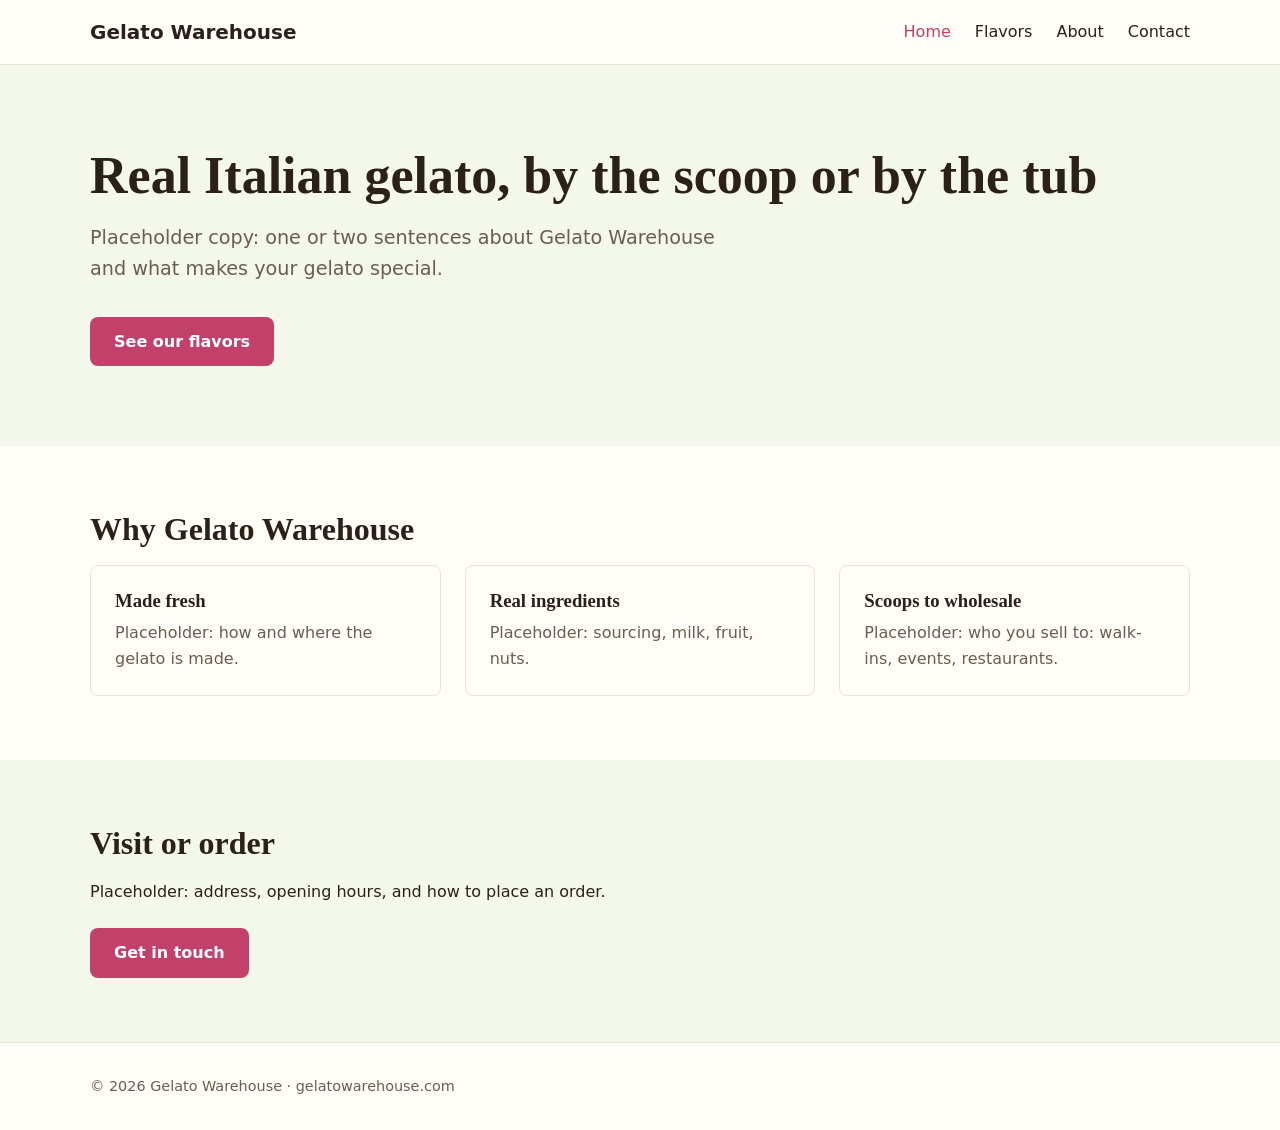
==== sites/gelatowarehouse/index.html @ 77315c61 "Add Gelato Warehouse site (gelatowarehouse.com) New site in sites/gelatowarehouse/ built from the te" ====
<!doctype html>
<html lang="en">
<head>
  <meta charset="utf-8">
  <meta name="viewport" content="width=device-width, initial-scale=1">
  <title>Gelato Warehouse</title>
  <meta name="description" content="Gelato Warehouse: small-batch Italian gelato.">
  <link rel="stylesheet" href="css/style.css">
</head>
<body>
  <header class="site-header">
    <div class="container">
      <a class="logo" href="index.html">Gelato Warehouse</a>
      <button class="nav-toggle" aria-expanded="false" aria-controls="site-nav">Menu</button>
      <nav class="site-nav" id="site-nav">
        <ul>
          <li><a href="index.html" aria-current="page">Home</a></li>
          <li><a href="flavors.html">Flavors</a></li>
          <li><a href="about.html">About</a></li>
          <li><a href="contact.html">Contact</a></li>
        </ul>
      </nav>
    </div>
  </header>

  <main>
    <section class="hero">
      <div class="container">
        <h1>Real Italian gelato, by the scoop or by the tub</h1>
        <p>Placeholder copy: one or two sentences about Gelato Warehouse and what makes your gelato special.</p>
        <a class="button" href="flavors.html">See our flavors</a>
      </div>
    </section>

    <section class="section">
      <div class="container">
        <h2>Why Gelato Warehouse</h2>
        <div class="grid">
          <div class="card">
            <h3>Made fresh</h3>
            <p>Placeholder: how and where the gelato is made.</p>
          </div>
          <div class="card">
            <h3>Real ingredients</h3>
            <p>Placeholder: sourcing, milk, fruit, nuts.</p>
          </div>
          <div class="card">
            <h3>Scoops to wholesale</h3>
            <p>Placeholder: who you sell to: walk-ins, events, restaurants.</p>
          </div>
        </div>
      </div>
    </section>

    <section class="section section-muted">
      <div class="container">
        <h2>Visit or order</h2>
        <p>Placeholder: address, opening hours, and how to place an order.</p>
        <p style="margin-top:1.5rem"><a class="button" href="contact.html">Get in touch</a></p>
      </div>
    </section>
  </main>

  <footer class="site-footer">
    <div class="container">
      <p>&copy; <span data-year></span> Gelato Warehouse &middot; gelatowarehouse.com</p>
    </div>
  </footer>

  <script src="js/main.js"></script>
</body>
</html>
---- sites/gelatowarehouse/css/style.css ----
/* ==========================================================================
   Site styles
   Change the values in :root to rebrand a site; the rest follows them.
   ========================================================================== */

:root {
  --color-bg: #fffdf8;
  --color-surface: #f3f7ec;          /* pistachio cream */
  --color-text: #2b2118;             /* dark chocolate */
  --color-muted: #6b5d50;
  --color-accent: #c2416b;           /* raspberry */
  --color-accent-text: #ffffff;
  --color-border: #e9e2d6;

  --font-body: system-ui, -apple-system, "Segoe UI", Roboto, sans-serif;
  --font-heading: Georgia, "Times New Roman", serif;

  --max-width: 1100px;
  --radius: 8px;
  --space: 1rem;
}

/* Reset ------------------------------------------------------------------ */
*, *::before, *::after { box-sizing: border-box; }
body, h1, h2, h3, p, ul, figure { margin: 0; }
img { max-width: 100%; display: block; }

/* Base ------------------------------------------------------------------- */
body {
  font-family: var(--font-body);
  line-height: 1.6;
  color: var(--color-text);
  background: var(--color-bg);
}
h1, h2, h3 { font-family: var(--font-heading); line-height: 1.2; }
h1 { font-size: clamp(2rem, 5vw, 3.25rem); }
h2 { font-size: clamp(1.5rem, 3vw, 2rem); margin-bottom: var(--space); }
a { color: var(--color-accent); }

.container {
  width: min(100% - 2rem, var(--max-width));
  margin-inline: auto;
}

/* Header & nav ----------------------------------------------------------- */
.site-header {
  border-bottom: 1px solid var(--color-border);
  background: var(--color-bg);
  position: sticky;
  top: 0;
  z-index: 10;
}
.site-header .container {
  display: flex;
  align-items: center;
  justify-content: space-between;
  min-height: 4rem;
}
.logo {
  font-weight: 700;
  font-size: 1.25rem;
  color: var(--color-text);
  text-decoration: none;
}
.nav-toggle {
  display: none;
  background: none;
  border: 1px solid var(--color-border);
  border-radius: var(--radius);
  padding: 0.4rem 0.7rem;
  font: inherit;
  cursor: pointer;
}
.site-nav ul {
  display: flex;
  gap: 1.5rem;
  list-style: none;
  padding: 0;
}
.site-nav a {
  color: var(--color-text);
  text-decoration: none;
}
.site-nav a:hover,
.site-nav a[aria-current="page"] { color: var(--color-accent); }

@media (max-width: 700px) {
  .nav-toggle { display: block; }
  .site-nav {
    display: none;
    position: absolute;
    top: 100%;
    left: 0;
    right: 0;
    background: var(--color-bg);
    border-bottom: 1px solid var(--color-border);
  }
  .site-nav.is-open { display: block; }
  .site-nav ul {
    flex-direction: column;
    gap: 0;
    padding: 0.5rem 1rem 1rem;
  }
  .site-nav a { display: block; padding: 0.5rem 0; }
}

/* Sections --------------------------------------------------------------- */
.hero {
  padding: 5rem 0;
  background: var(--color-surface);
}
.hero p {
  font-size: 1.2rem;
  color: var(--color-muted);
  max-width: 40rem;
  margin: 1rem 0 2rem;
}
.section { padding: 4rem 0; }
.section-muted { background: var(--color-surface); }

.grid {
  display: grid;
  gap: 1.5rem;
  grid-template-columns: repeat(auto-fit, minmax(240px, 1fr));
}
.card {
  background: var(--color-bg);
  border: 1px solid var(--color-border);
  border-radius: var(--radius);
  padding: 1.5rem;
}
.card h3 { margin-bottom: 0.5rem; }
.card p { color: var(--color-muted); }

.button {
  display: inline-block;
  background: var(--color-accent);
  color: var(--color-accent-text);
  padding: 0.75rem 1.5rem;
  border-radius: var(--radius);
  text-decoration: none;
  font-weight: 600;
}
.button:hover { filter: brightness(1.1); }

/* Forms ------------------------------------------------------------------ */
.form { display: grid; gap: 1rem; max-width: 36rem; }
.form label { display: grid; gap: 0.35rem; font-weight: 600; }
.form input, .form textarea {
  font: inherit;
  padding: 0.65rem 0.75rem;
  border: 1px solid var(--color-border);
  border-radius: var(--radius);
}
.form button { justify-self: start; border: 0; cursor: pointer; font: inherit; }

/* Footer ----------------------------------------------------------------- */
.site-footer {
  border-top: 1px solid var(--color-border);
  padding: 2rem 0;
  color: var(--color-muted);
  font-size: 0.9rem;
}
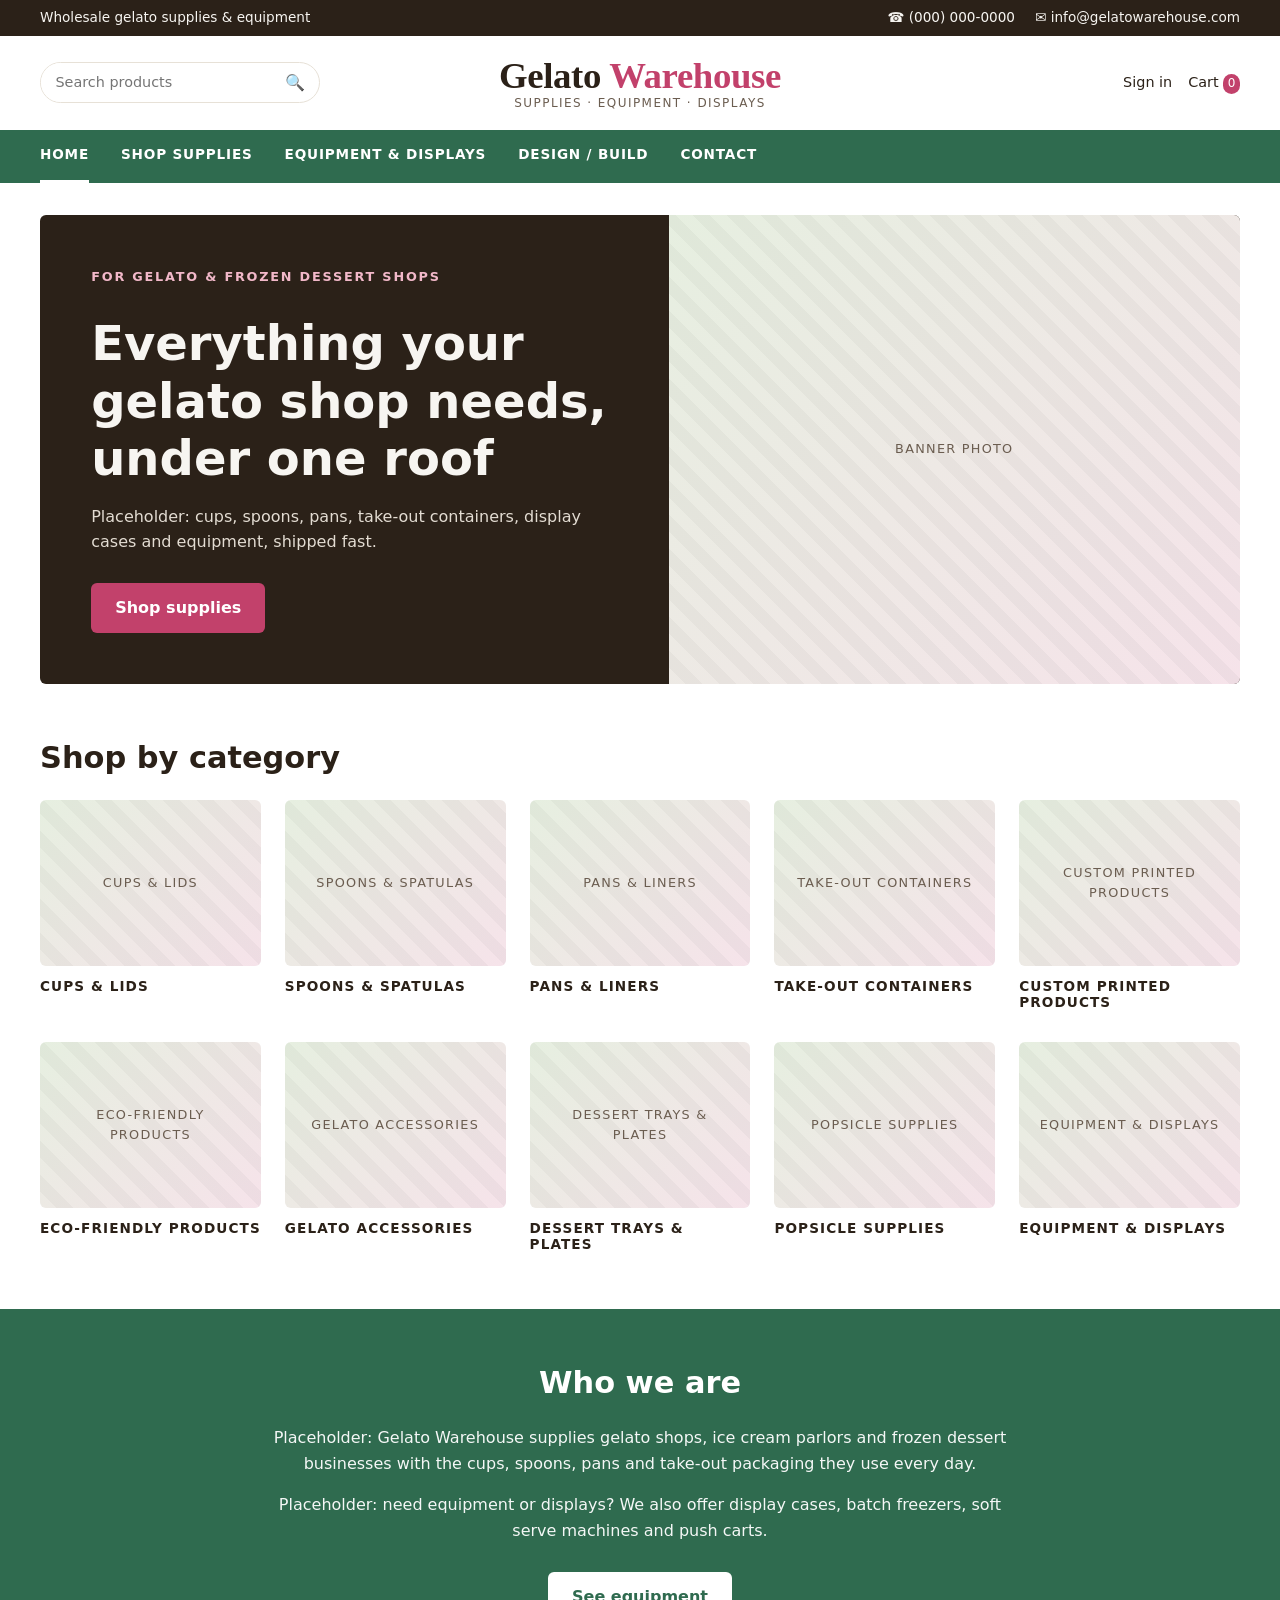
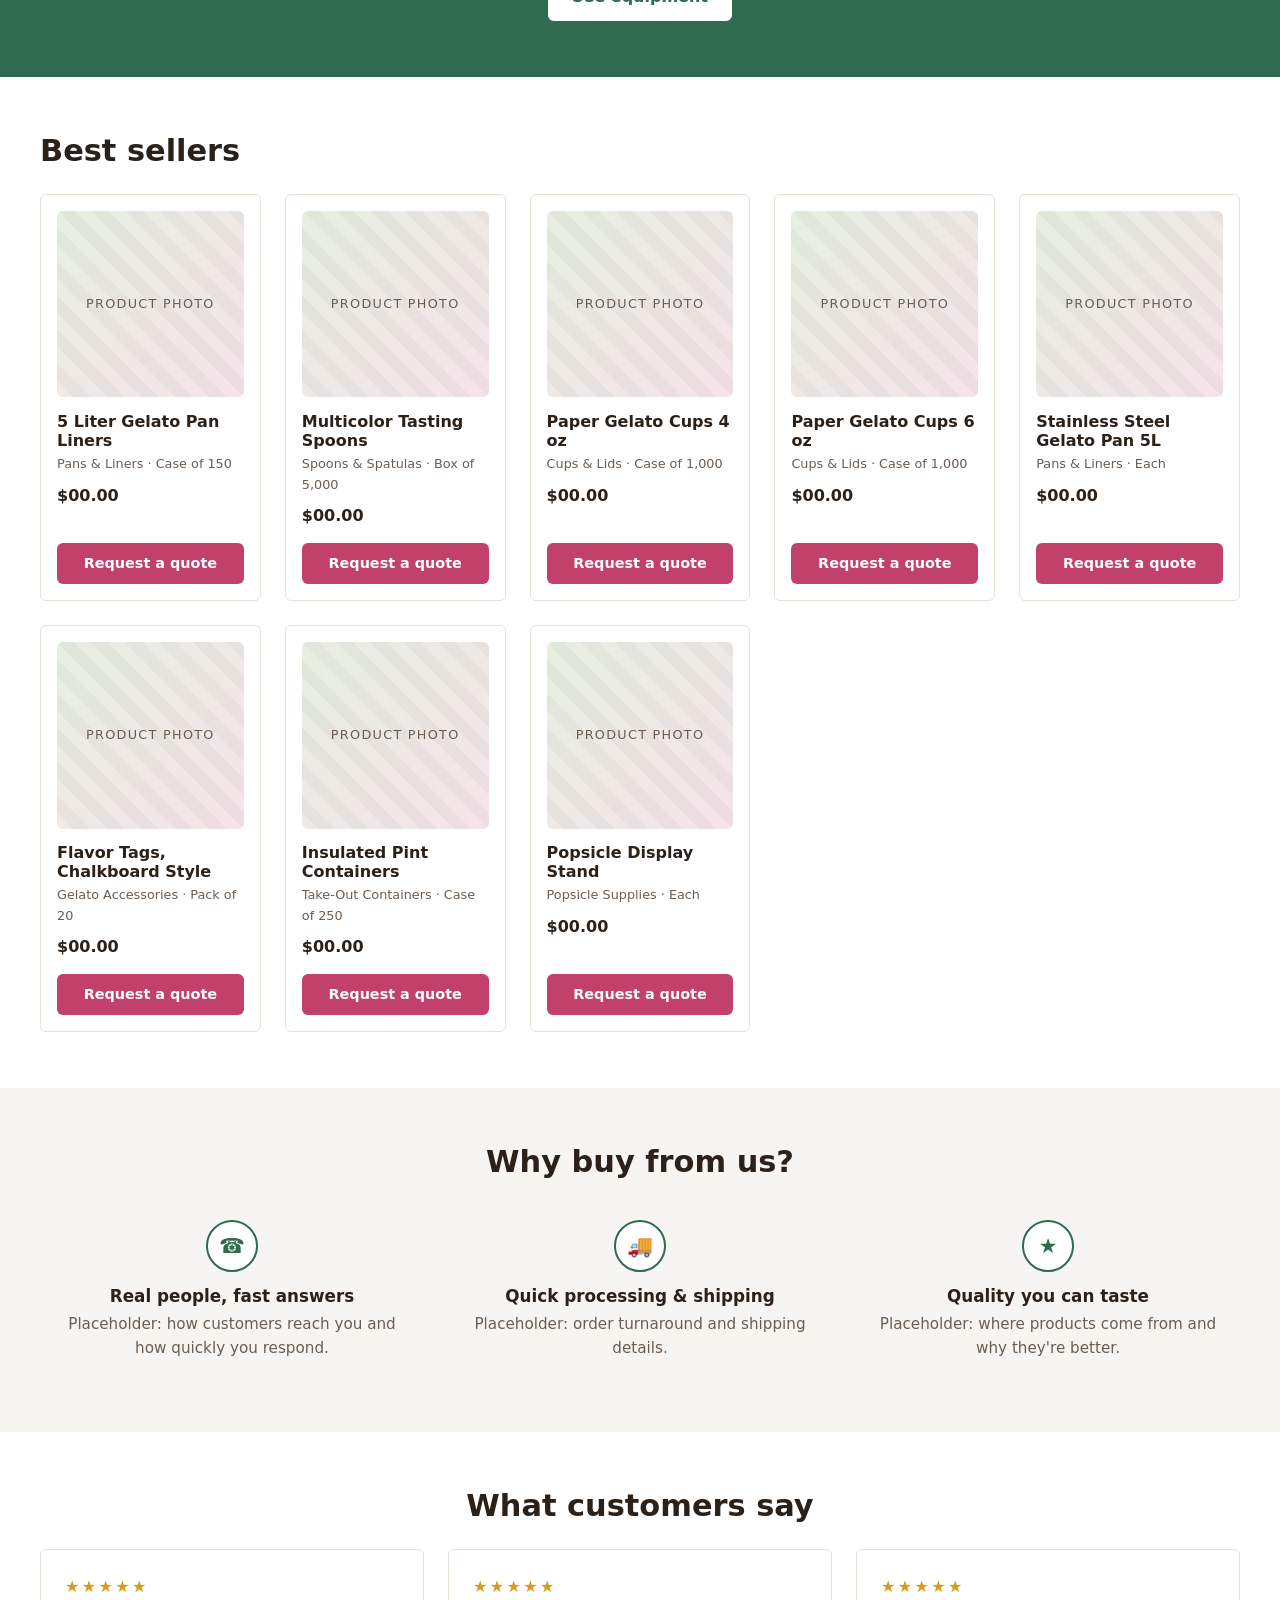
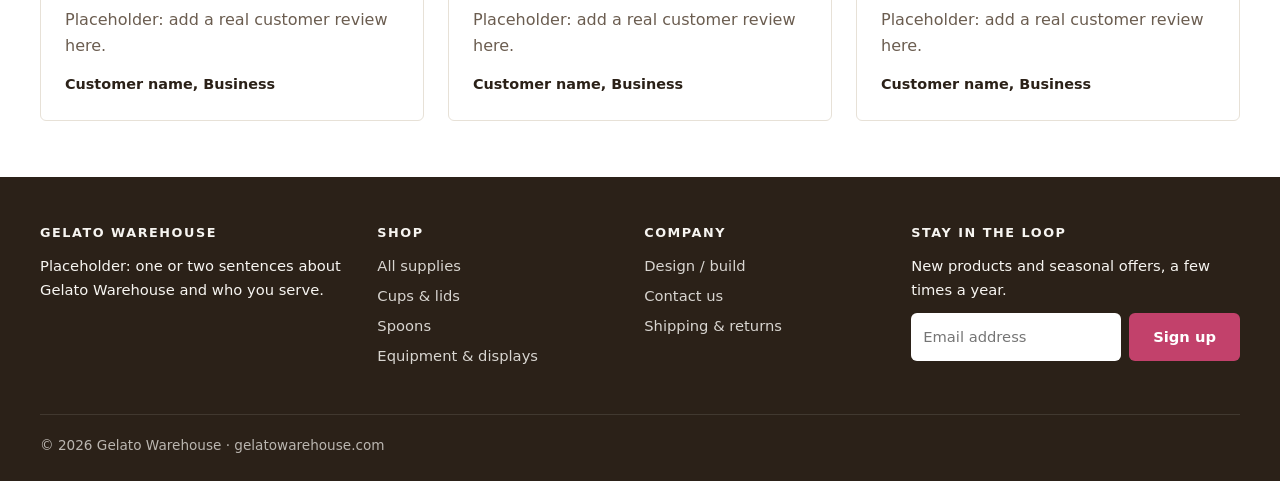
==== commit 10aa985b: "Redesign Gelato Warehouse as a supplies & equipment store Rework the site into a wholesale store lay" ====
--- a/sites/gelatowarehouse/index.html
+++ b/sites/gelatowarehouse/index.html
@@ -3,50 +3,182 @@
 <head>
   <meta charset="utf-8">
   <meta name="viewport" content="width=device-width, initial-scale=1">
-  <title>Gelato Warehouse</title>
-  <meta name="description" content="Gelato Warehouse: small-batch Italian gelato.">
+  <title>Gelato Warehouse | Gelato Supplies &amp; Equipment</title>
+  <meta name="description" content="Gelato Warehouse supplies cups, spoons, pans, take-out containers, equipment and display cases for gelato and frozen dessert shops.">
   <link rel="stylesheet" href="css/style.css">
 </head>
 <body>
-  <header class="site-header">
-    <div class="container">
-      <a class="logo" href="index.html">Gelato Warehouse</a>
+  <div class="topbar">
+    <div class="container">
+      <span class="hours">Wholesale gelato supplies &amp; equipment</span>
+      <span class="contact-links">
+        <a href="tel:0000000000">&#9742; (000) 000-0000</a>
+        <a href="mailto:info@gelatowarehouse.com">&#9993; info@gelatowarehouse.com</a>
+      </span>
+    </div>
+  </div>
+
+  <header class="brand-row">
+    <div class="container">
+      <form class="search" role="search" action="shop.html">
+        <input type="search" name="q" placeholder="Search products" aria-label="Search products">
+        <button type="submit" aria-label="Search">&#128269;</button>
+      </form>
+      <a class="logo" href="index.html">
+        <span class="logo-mark">Gelato <span>Warehouse</span></span>
+        <span class="logo-tag">Supplies &middot; Equipment &middot; Displays</span>
+      </a>
+      <div class="account-links">
+        <a href="contact.html">Sign in</a>
+        <a href="contact.html">Cart <span class="cart-count">0</span></a>
+      </div>
+    </div>
+  </header>
+
+  <div class="main-nav-bar">
+    <div class="container">
       <button class="nav-toggle" aria-expanded="false" aria-controls="site-nav">Menu</button>
-      <nav class="site-nav" id="site-nav">
+      <nav class="site-nav" id="site-nav" aria-label="Main">
         <ul>
-          <li><a href="index.html" aria-current="page">Home</a></li>
-          <li><a href="flavors.html">Flavors</a></li>
-          <li><a href="about.html">About</a></li>
-          <li><a href="contact.html">Contact</a></li>
+            <li><a href="index.html" aria-current="page">Home</a></li>
+            <li><a href="shop.html">Shop Supplies</a></li>
+            <li><a href="equipment.html">Equipment &amp; Displays</a></li>
+            <li><a href="design-build.html">Design / Build</a></li>
+            <li><a href="contact.html">Contact</a></li>
         </ul>
       </nav>
     </div>
-  </header>
+  </div>
 
   <main>
-    <section class="hero">
-      <div class="container">
-        <h1>Real Italian gelato, by the scoop or by the tub</h1>
-        <p>Placeholder copy: one or two sentences about Gelato Warehouse and what makes your gelato special.</p>
-        <a class="button" href="flavors.html">See our flavors</a>
-      </div>
-    </section>
+    <div class="container">
+      <section class="banner">
+        <div class="banner-text">
+          <p class="eyebrow">For gelato &amp; frozen dessert shops</p>
+          <h1>Everything your gelato shop needs, under one roof</h1>
+          <p>Placeholder: cups, spoons, pans, take-out containers, display cases and equipment, shipped fast.</p>
+          <a class="button" href="shop.html">Shop supplies</a>
+        </div>
+        <div class="ph" role="img" aria-label="Banner photo photo placeholder">Banner photo</div>
+      </section>
+    </div>
 
     <section class="section">
       <div class="container">
-        <h2>Why Gelato Warehouse</h2>
-        <div class="grid">
-          <div class="card">
-            <h3>Made fresh</h3>
-            <p>Placeholder: how and where the gelato is made.</p>
-          </div>
-          <div class="card">
-            <h3>Real ingredients</h3>
-            <p>Placeholder: sourcing, milk, fruit, nuts.</p>
-          </div>
-          <div class="card">
-            <h3>Scoops to wholesale</h3>
-            <p>Placeholder: who you sell to: walk-ins, events, restaurants.</p>
+        <h2>Shop by category</h2>
+        <div class="category-grid">
+          <a class="category" href="shop.html#cups-and-lids">
+            <div class="ph" role="img" aria-label="Cups &amp; Lids photo placeholder">Cups &amp; Lids</div>
+            <h3>Cups &amp; Lids</h3>
+          </a>
+          <a class="category" href="shop.html#spoons-and-spatulas">
+            <div class="ph" role="img" aria-label="Spoons &amp; Spatulas photo placeholder">Spoons &amp; Spatulas</div>
+            <h3>Spoons &amp; Spatulas</h3>
+          </a>
+          <a class="category" href="shop.html#pans-and-liners">
+            <div class="ph" role="img" aria-label="Pans &amp; Liners photo placeholder">Pans &amp; Liners</div>
+            <h3>Pans &amp; Liners</h3>
+          </a>
+          <a class="category" href="shop.html#take-out-containers">
+            <div class="ph" role="img" aria-label="Take-Out Containers photo placeholder">Take-Out Containers</div>
+            <h3>Take-Out Containers</h3>
+          </a>
+          <a class="category" href="shop.html#custom-printed-products">
+            <div class="ph" role="img" aria-label="Custom Printed Products photo placeholder">Custom Printed Products</div>
+            <h3>Custom Printed Products</h3>
+          </a>
+          <a class="category" href="shop.html#eco-friendly-products">
+            <div class="ph" role="img" aria-label="Eco-Friendly Products photo placeholder">Eco-Friendly Products</div>
+            <h3>Eco-Friendly Products</h3>
+          </a>
+          <a class="category" href="shop.html#gelato-accessories">
+            <div class="ph" role="img" aria-label="Gelato Accessories photo placeholder">Gelato Accessories</div>
+            <h3>Gelato Accessories</h3>
+          </a>
+          <a class="category" href="shop.html#dessert-trays-and-plates">
+            <div class="ph" role="img" aria-label="Dessert Trays &amp; Plates photo placeholder">Dessert Trays &amp; Plates</div>
+            <h3>Dessert Trays &amp; Plates</h3>
+          </a>
+          <a class="category" href="shop.html#popsicle-supplies">
+            <div class="ph" role="img" aria-label="Popsicle Supplies photo placeholder">Popsicle Supplies</div>
+            <h3>Popsicle Supplies</h3>
+          </a>
+          <a class="category" href="equipment.html">
+            <div class="ph" role="img" aria-label="Equipment &amp; Displays photo placeholder">Equipment &amp; Displays</div>
+            <h3>Equipment &amp; Displays</h3>
+          </a>
+        </div>
+      </div>
+    </section>
+
+    <section class="section band">
+      <div class="container">
+        <h2>Who we are</h2>
+        <p>Placeholder: Gelato Warehouse supplies gelato shops, ice cream parlors and frozen dessert businesses with the cups, spoons, pans and take-out packaging they use every day.</p>
+        <p>Placeholder: need equipment or displays? We also offer display cases, batch freezers, soft serve machines and push carts.</p>
+        <a class="button" href="equipment.html">See equipment</a>
+      </div>
+    </section>
+
+    <section class="section">
+      <div class="container">
+        <h2>Best sellers</h2>
+        <div class="product-grid">
+          <div class="product">
+            <div class="ph" role="img" aria-label="Product photo photo placeholder">Product photo</div>
+            <h3>5 Liter Gelato Pan Liners</h3>
+            <p class="meta">Pans &amp; Liners &middot; Case of 150</p>
+            <p class="price">$00.00</p>
+            <a class="button" href="contact.html">Request a quote</a>
+          </div>
+          <div class="product">
+            <div class="ph" role="img" aria-label="Product photo photo placeholder">Product photo</div>
+            <h3>Multicolor Tasting Spoons</h3>
+            <p class="meta">Spoons &amp; Spatulas &middot; Box of 5,000</p>
+            <p class="price">$00.00</p>
+            <a class="button" href="contact.html">Request a quote</a>
+          </div>
+          <div class="product">
+            <div class="ph" role="img" aria-label="Product photo photo placeholder">Product photo</div>
+            <h3>Paper Gelato Cups 4 oz</h3>
+            <p class="meta">Cups &amp; Lids &middot; Case of 1,000</p>
+            <p class="price">$00.00</p>
+            <a class="button" href="contact.html">Request a quote</a>
+          </div>
+          <div class="product">
+            <div class="ph" role="img" aria-label="Product photo photo placeholder">Product photo</div>
+            <h3>Paper Gelato Cups 6 oz</h3>
+            <p class="meta">Cups &amp; Lids &middot; Case of 1,000</p>
+            <p class="price">$00.00</p>
+            <a class="button" href="contact.html">Request a quote</a>
+          </div>
+          <div class="product">
+            <div class="ph" role="img" aria-label="Product photo photo placeholder">Product photo</div>
+            <h3>Stainless Steel Gelato Pan 5L</h3>
+            <p class="meta">Pans &amp; Liners &middot; Each</p>
+            <p class="price">$00.00</p>
+            <a class="button" href="contact.html">Request a quote</a>
+          </div>
+          <div class="product">
+            <div class="ph" role="img" aria-label="Product photo photo placeholder">Product photo</div>
+            <h3>Flavor Tags, Chalkboard Style</h3>
+            <p class="meta">Gelato Accessories &middot; Pack of 20</p>
+            <p class="price">$00.00</p>
+            <a class="button" href="contact.html">Request a quote</a>
+          </div>
+          <div class="product">
+            <div class="ph" role="img" aria-label="Product photo photo placeholder">Product photo</div>
+            <h3>Insulated Pint Containers</h3>
+            <p class="meta">Take-Out Containers &middot; Case of 250</p>
+            <p class="price">$00.00</p>
+            <a class="button" href="contact.html">Request a quote</a>
+          </div>
+          <div class="product">
+            <div class="ph" role="img" aria-label="Product photo photo placeholder">Product photo</div>
+            <h3>Popsicle Display Stand</h3>
+            <p class="meta">Popsicle Supplies &middot; Each</p>
+            <p class="price">$00.00</p>
+            <a class="button" href="contact.html">Request a quote</a>
           </div>
         </div>
       </div>
@@ -54,16 +186,86 @@
 
     <section class="section section-muted">
       <div class="container">
-        <h2>Visit or order</h2>
-        <p>Placeholder: address, opening hours, and how to place an order.</p>
-        <p style="margin-top:1.5rem"><a class="button" href="contact.html">Get in touch</a></p>
+        <h2 class="center">Why buy from us?</h2>
+        <div class="features">
+          <div class="feature">
+            <div class="icon" aria-hidden="true">&#9742;</div>
+            <h3>Real people, fast answers</h3>
+            <p>Placeholder: how customers reach you and how quickly you respond.</p>
+          </div>
+          <div class="feature">
+            <div class="icon" aria-hidden="true">&#128666;</div>
+            <h3>Quick processing &amp; shipping</h3>
+            <p>Placeholder: order turnaround and shipping details.</p>
+          </div>
+          <div class="feature">
+            <div class="icon" aria-hidden="true">&#9733;</div>
+            <h3>Quality you can taste</h3>
+            <p>Placeholder: where products come from and why they're better.</p>
+          </div>
+        </div>
+      </div>
+    </section>
+
+    <section class="section">
+      <div class="container">
+        <h2 class="center">What customers say</h2>
+        <div class="reviews">
+          <figure class="review">
+            <div class="stars" aria-label="5 out of 5 stars">&#9733;&#9733;&#9733;&#9733;&#9733;</div>
+            <p>Placeholder: add a real customer review here.</p>
+            <cite>Customer name, Business</cite>
+          </figure>
+          <figure class="review">
+            <div class="stars" aria-label="5 out of 5 stars">&#9733;&#9733;&#9733;&#9733;&#9733;</div>
+            <p>Placeholder: add a real customer review here.</p>
+            <cite>Customer name, Business</cite>
+          </figure>
+          <figure class="review">
+            <div class="stars" aria-label="5 out of 5 stars">&#9733;&#9733;&#9733;&#9733;&#9733;</div>
+            <p>Placeholder: add a real customer review here.</p>
+            <cite>Customer name, Business</cite>
+          </figure>
+        </div>
       </div>
     </section>
   </main>
 
   <footer class="site-footer">
     <div class="container">
-      <p>&copy; <span data-year></span> Gelato Warehouse &middot; gelatowarehouse.com</p>
+      <div class="footer-grid">
+        <div>
+          <h4>Gelato Warehouse</h4>
+          <p>Placeholder: one or two sentences about Gelato Warehouse and who you serve.</p>
+        </div>
+        <div>
+          <h4>Shop</h4>
+          <ul>
+            <li><a href="shop.html">All supplies</a></li>
+            <li><a href="shop.html#cups-and-lids">Cups &amp; lids</a></li>
+            <li><a href="shop.html#spoons-and-spatulas">Spoons</a></li>
+            <li><a href="equipment.html">Equipment &amp; displays</a></li>
+          </ul>
+        </div>
+        <div>
+          <h4>Company</h4>
+          <ul>
+            <li><a href="design-build.html">Design / build</a></li>
+            <li><a href="contact.html">Contact us</a></li>
+            <li><a href="contact.html">Shipping &amp; returns</a></li>
+          </ul>
+        </div>
+        <div>
+          <h4>Stay in the loop</h4>
+          <p>New products and seasonal offers, a few times a year.</p>
+          <!-- TODO: connect to an email service (e.g. Mailchimp) once chosen. -->
+          <form class="newsletter" action="#" method="post">
+            <input type="email" name="email" placeholder="Email address" aria-label="Email address" required>
+            <button class="button" type="submit">Sign up</button>
+          </form>
+        </div>
+      </div>
+      <p class="footer-bottom">&copy; <span data-year></span> Gelato Warehouse &middot; gelatowarehouse.com</p>
     </div>
   </footer>
 
--- a/sites/gelatowarehouse/css/style.css
+++ b/sites/gelatowarehouse/css/style.css
@@ -1,28 +1,32 @@
 /* ==========================================================================
-   Site styles
-   Change the values in :root to rebrand a site; the rest follows them.
+   Gelato Warehouse: supplies & equipment store
+   Change the values in :root to adjust the brand; the rest follows them.
    ========================================================================== */
 
 :root {
-  --color-bg: #fffdf8;
-  --color-surface: #f3f7ec;          /* pistachio cream */
+  --color-bg: #ffffff;
+  --color-surface: #f7f5f1;          /* warm cream */
+  --color-nav: #2f6b4f;              /* pistachio-dark green */
+  --color-nav-text: #ffffff;
   --color-text: #2b2118;             /* dark chocolate */
   --color-muted: #6b5d50;
   --color-accent: #c2416b;           /* raspberry */
   --color-accent-text: #ffffff;
-  --color-border: #e9e2d6;
+  --color-border: #e7e1d7;
+  --color-dark: #2b2118;
+  --color-dark-text: #f7f5f1;
 
   --font-body: system-ui, -apple-system, "Segoe UI", Roboto, sans-serif;
-  --font-heading: Georgia, "Times New Roman", serif;
-
-  --max-width: 1100px;
-  --radius: 8px;
-  --space: 1rem;
+  --font-heading: var(--font-body);
+
+  --max-width: 1200px;
+  --radius: 6px;
 }
 
 /* Reset ------------------------------------------------------------------ */
 *, *::before, *::after { box-sizing: border-box; }
-body, h1, h2, h3, p, ul, figure { margin: 0; }
+body, h1, h2, h3, h4, p, ul, figure { margin: 0; }
+ul { padding: 0; list-style: none; }
 img { max-width: 100%; display: block; }
 
 /* Base ------------------------------------------------------------------- */
@@ -32,59 +36,391 @@
   color: var(--color-text);
   background: var(--color-bg);
 }
-h1, h2, h3 { font-family: var(--font-heading); line-height: 1.2; }
-h1 { font-size: clamp(2rem, 5vw, 3.25rem); }
-h2 { font-size: clamp(1.5rem, 3vw, 2rem); margin-bottom: var(--space); }
+h1, h2, h3, h4 { font-family: var(--font-heading); line-height: 1.2; }
+h1 { font-size: clamp(1.9rem, 4.5vw, 3rem); }
+h2 { font-size: clamp(1.4rem, 3vw, 1.9rem); margin-bottom: 1.5rem; }
 a { color: var(--color-accent); }
 
 .container {
   width: min(100% - 2rem, var(--max-width));
   margin-inline: auto;
 }
-
-/* Header & nav ----------------------------------------------------------- */
-.site-header {
-  border-bottom: 1px solid var(--color-border);
-  background: var(--color-bg);
-  position: sticky;
-  top: 0;
-  z-index: 10;
-}
-.site-header .container {
+.section { padding: 3.5rem 0; }
+.section-muted { background: var(--color-surface); }
+.center { text-align: center; }
+.lead { font-size: 1.1rem; color: var(--color-muted); max-width: 46rem; }
+.center .lead { margin-inline: auto; }
+
+/* Utility bar ------------------------------------------------------------ */
+.topbar {
+  background: var(--color-dark);
+  color: var(--color-dark-text);
+  font-size: 0.85rem;
+}
+.topbar .container {
   display: flex;
+  flex-wrap: wrap;
+  justify-content: space-between;
+  gap: 0.25rem 1.5rem;
+  padding: 0.45rem 0;
+}
+.topbar a { color: inherit; text-decoration: none; }
+.topbar a:hover { text-decoration: underline; }
+.topbar .contact-links { display: flex; gap: 1.25rem; flex-wrap: wrap; }
+
+/* Brand row -------------------------------------------------------------- */
+.brand-row .container {
+  display: grid;
+  grid-template-columns: 1fr auto 1fr;
   align-items: center;
-  justify-content: space-between;
-  min-height: 4rem;
+  gap: 1rem;
+  padding: 1.25rem 0;
+}
+.search {
+  display: flex;
+  border: 1px solid var(--color-border);
+  border-radius: 999px;
+  overflow: hidden;
+  max-width: 280px;
+}
+.search input {
+  flex: 1;
+  min-width: 0;
+  border: 0;
+  padding: 0.5rem 0.9rem;
+  font: inherit;
+  font-size: 0.9rem;
+}
+.search button {
+  border: 0;
+  background: none;
+  padding: 0 0.9rem;
+  cursor: pointer;
+  color: var(--color-muted);
+  font: inherit;
 }
 .logo {
-  font-weight: 700;
-  font-size: 1.25rem;
+  text-align: center;
+  text-decoration: none;
   color: var(--color-text);
-  text-decoration: none;
-}
+  line-height: 1.1;
+}
+.logo-mark {
+  display: block;
+  font-family: Georgia, "Times New Roman", serif;
+  font-size: clamp(1.6rem, 4vw, 2.3rem);
+  font-weight: 700;
+  letter-spacing: -0.01em;
+}
+.logo-mark span { color: var(--color-accent); }
+.logo-tag {
+  display: block;
+  font-size: 0.75rem;
+  letter-spacing: 0.12em;
+  text-transform: uppercase;
+  color: var(--color-muted);
+}
+.account-links {
+  justify-self: end;
+  display: flex;
+  gap: 1rem;
+  font-size: 0.9rem;
+}
+.account-links a { color: var(--color-text); text-decoration: none; }
+.cart-count {
+  display: inline-block;
+  min-width: 1.4em;
+  padding: 0 0.35em;
+  border-radius: 999px;
+  background: var(--color-accent);
+  color: var(--color-accent-text);
+  font-size: 0.75rem;
+  text-align: center;
+}
+
+/* Main nav --------------------------------------------------------------- */
+.main-nav-bar { position: sticky; top: 0; z-index: 10; }
+.main-nav-bar { background: var(--color-nav); }
+.main-nav-bar .container { display: flex; align-items: center; min-height: 3.25rem; }
 .nav-toggle {
   display: none;
   background: none;
+  border: 1px solid rgba(255, 255, 255, 0.5);
+  color: var(--color-nav-text);
+  border-radius: var(--radius);
+  padding: 0.35rem 0.8rem;
+  font: inherit;
+  cursor: pointer;
+}
+.site-nav ul { display: flex; flex-wrap: wrap; gap: 0.25rem 2rem; }
+.site-nav a {
+  color: var(--color-nav-text);
+  text-decoration: none;
+  font-size: 0.85rem;
+  font-weight: 700;
+  letter-spacing: 0.06em;
+  text-transform: uppercase;
+  padding: 0.9rem 0;
+  display: inline-block;
+  border-bottom: 3px solid transparent;
+}
+.site-nav a:hover,
+.site-nav a[aria-current="page"] { border-bottom-color: var(--color-nav-text); }
+
+/* Hero banner ------------------------------------------------------------ */
+.banner {
+  margin-top: 2rem;
+  border-radius: var(--radius);
+  overflow: hidden;
+  display: grid;
+  grid-template-columns: 1.1fr 1fr;
+  background: var(--color-dark);
+  color: var(--color-dark-text);
+}
+.banner-text { padding: clamp(1.5rem, 4vw, 3.5rem); align-self: center; }
+.banner-text .eyebrow {
+  text-transform: uppercase;
+  letter-spacing: 0.14em;
+  font-size: 0.8rem;
+  color: #f2b8c9;
+  font-weight: 700;
+}
+.banner-text h1 { margin: 0.5rem 0 1rem; }
+.banner-text p { color: #e3dcd2; margin-bottom: 1.75rem; max-width: 32rem; }
+.banner .ph { border-radius: 0; min-height: 300px; aspect-ratio: auto; }
+
+/* Buttons ---------------------------------------------------------------- */
+.button {
+  display: inline-block;
+  background: var(--color-accent);
+  color: var(--color-accent-text);
+  padding: 0.75rem 1.5rem;
+  border-radius: var(--radius);
+  text-decoration: none;
+  font-weight: 700;
+  border: 0;
+  cursor: pointer;
+  font: inherit;
+  font-weight: 700;
+}
+.button:hover { filter: brightness(1.08); }
+.button-outline {
+  background: transparent;
+  color: var(--color-accent);
+  border: 2px solid var(--color-accent);
+}
+
+/* Image placeholders: swap each .ph for an <img> when photos are ready --- */
+.ph {
+  display: grid;
+  place-items: center;
+  aspect-ratio: 4 / 3;
+  border-radius: var(--radius);
+  background:
+    repeating-linear-gradient(45deg, transparent 0 12px, rgba(0, 0, 0, 0.03) 12px 24px),
+    linear-gradient(135deg, #e6efe0, #f6e3ea);
+  color: var(--color-muted);
+  font-size: 0.8rem;
+  text-transform: uppercase;
+  letter-spacing: 0.1em;
+  text-align: center;
+  padding: 1rem;
+}
+
+/* Category grid ---------------------------------------------------------- */
+.category-grid {
+  display: grid;
+  gap: 2rem 1.5rem;
+  grid-template-columns: repeat(auto-fill, minmax(200px, 1fr));
+}
+.category {
+  text-decoration: none;
+  color: var(--color-text);
+}
+.category .ph { margin-bottom: 0.75rem; transition: transform 0.2s; }
+.category:hover .ph { transform: translateY(-3px); }
+.category h3 {
+  font-size: 0.85rem;
+  letter-spacing: 0.08em;
+  text-transform: uppercase;
+}
+
+/* "Who we are" band ------------------------------------------------------ */
+.band {
+  background: var(--color-nav);
+  color: var(--color-nav-text);
+  text-align: center;
+}
+.band p { max-width: 46rem; margin: 0 auto 1rem; opacity: 0.95; }
+.band .button { margin-top: 0.75rem; background: var(--color-bg); color: var(--color-nav); }
+
+/* Product cards ---------------------------------------------------------- */
+.product-grid {
+  display: grid;
+  gap: 1.5rem;
+  grid-template-columns: repeat(auto-fill, minmax(220px, 1fr));
+}
+.product {
   border: 1px solid var(--color-border);
   border-radius: var(--radius);
-  padding: 0.4rem 0.7rem;
-  font: inherit;
-  cursor: pointer;
-}
-.site-nav ul {
+  padding: 1rem;
+  background: var(--color-bg);
   display: flex;
+  flex-direction: column;
+}
+.product .ph { aspect-ratio: 1; margin-bottom: 0.9rem; }
+.product h3 { font-size: 1rem; margin-bottom: 0.25rem; }
+.product .meta { font-size: 0.8rem; color: var(--color-muted); }
+.product .price { font-weight: 700; margin: 0.5rem 0 0.9rem; }
+.product .button { margin-top: auto; text-align: center; padding: 0.55rem 1rem; font-size: 0.9rem; }
+
+/* Feature list ----------------------------------------------------------- */
+.features {
+  display: grid;
   gap: 1.5rem;
-  list-style: none;
-  padding: 0;
-}
-.site-nav a {
-  color: var(--color-text);
-  text-decoration: none;
-}
-.site-nav a:hover,
-.site-nav a[aria-current="page"] { color: var(--color-accent); }
+  grid-template-columns: repeat(auto-fit, minmax(220px, 1fr));
+}
+.feature { text-align: center; padding: 1rem; }
+.feature .icon {
+  width: 3.25rem;
+  height: 3.25rem;
+  margin: 0 auto 0.85rem;
+  border-radius: 50%;
+  display: grid;
+  place-items: center;
+  background: var(--color-bg);
+  border: 2px solid var(--color-nav);
+  color: var(--color-nav);
+  font-size: 1.3rem;
+}
+.feature h3 { font-size: 1.05rem; margin-bottom: 0.35rem; }
+.feature p { color: var(--color-muted); font-size: 0.95rem; }
+
+/* Reviews ---------------------------------------------------------------- */
+.reviews {
+  display: grid;
+  gap: 1.5rem;
+  grid-template-columns: repeat(auto-fit, minmax(240px, 1fr));
+}
+.review {
+  border: 1px solid var(--color-border);
+  border-radius: var(--radius);
+  padding: 1.5rem;
+}
+.stars { color: #d99a1e; letter-spacing: 0.15em; margin-bottom: 0.5rem; }
+.review p { color: var(--color-muted); margin-bottom: 0.75rem; }
+.review cite { font-style: normal; font-weight: 700; font-size: 0.9rem; }
+
+/* Split section (image + text) ------------------------------------------- */
+.split {
+  display: grid;
+  gap: 2.5rem;
+  grid-template-columns: 1fr 1fr;
+  align-items: center;
+}
+.split ul { margin: 1rem 0 1.5rem; }
+.split li { padding: 0.35rem 0 0.35rem 1.5rem; position: relative; }
+.split li::before { content: "✓"; position: absolute; left: 0; color: var(--color-nav); font-weight: 700; }
+
+/* Steps ------------------------------------------------------------------ */
+.steps {
+  display: grid;
+  gap: 1.5rem;
+  grid-template-columns: repeat(auto-fit, minmax(200px, 1fr));
+  counter-reset: step;
+}
+.step {
+  background: var(--color-bg);
+  border: 1px solid var(--color-border);
+  border-radius: var(--radius);
+  padding: 1.5rem;
+  counter-increment: step;
+}
+.step::before {
+  content: counter(step);
+  display: grid;
+  place-items: center;
+  width: 2rem;
+  height: 2rem;
+  border-radius: 50%;
+  background: var(--color-accent);
+  color: var(--color-accent-text);
+  font-weight: 700;
+  margin-bottom: 0.75rem;
+}
+.step h3 { font-size: 1.05rem; margin-bottom: 0.35rem; }
+.step p { color: var(--color-muted); font-size: 0.95rem; }
+
+/* Page header ------------------------------------------------------------ */
+.page-header { background: var(--color-surface); padding: 2.75rem 0; }
+.page-header .lead { margin-top: 0.75rem; }
+
+/* Forms ------------------------------------------------------------------ */
+.form { display: grid; gap: 1rem; }
+.form label { display: grid; gap: 0.35rem; font-weight: 600; font-size: 0.95rem; }
+.form input, .form textarea, .form select {
+  font: inherit;
+  padding: 0.65rem 0.75rem;
+  border: 1px solid var(--color-border);
+  border-radius: var(--radius);
+  background: var(--color-bg);
+}
+.form .button { justify-self: start; }
+.contact-card p { margin-bottom: 0.75rem; }
+.contact-card strong { display: block; }
+
+/* Newsletter ------------------------------------------------------------- */
+.newsletter { display: flex; gap: 0.5rem; max-width: 26rem; margin-top: 0.75rem; }
+.newsletter input {
+  flex: 1;
+  min-width: 0;
+  font: inherit;
+  padding: 0.6rem 0.75rem;
+  border: 0;
+  border-radius: var(--radius);
+}
+
+/* Footer ----------------------------------------------------------------- */
+.site-footer {
+  background: var(--color-dark);
+  color: var(--color-dark-text);
+  padding: 3rem 0 1.5rem;
+  font-size: 0.92rem;
+}
+.footer-grid {
+  display: grid;
+  gap: 2rem;
+  grid-template-columns: 1.3fr 1fr 1fr 1.4fr;
+}
+.site-footer h4 {
+  font-size: 0.8rem;
+  letter-spacing: 0.12em;
+  text-transform: uppercase;
+  margin-bottom: 0.85rem;
+}
+.site-footer li { margin-bottom: 0.4rem; }
+.site-footer a { color: var(--color-dark-text); text-decoration: none; opacity: 0.85; }
+.site-footer a:hover { opacity: 1; text-decoration: underline; }
+.footer-bottom {
+  border-top: 1px solid rgba(255, 255, 255, 0.15);
+  margin-top: 2.5rem;
+  padding-top: 1.25rem;
+  opacity: 0.7;
+  font-size: 0.85rem;
+}
+
+/* Responsive ------------------------------------------------------------- */
+@media (max-width: 860px) {
+  .brand-row .container { grid-template-columns: 1fr; justify-items: center; }
+  .brand-row .search { order: 2; max-width: 100%; width: 100%; }
+  .account-links { justify-self: center; order: 3; }
+  .banner, .split { grid-template-columns: 1fr; }
+  .banner .ph { min-height: 200px; }
+  .footer-grid { grid-template-columns: 1fr 1fr; }
+}
 
 @media (max-width: 700px) {
+  .topbar .hours { display: none; }
   .nav-toggle { display: block; }
   .site-nav {
     display: none;
@@ -92,72 +428,11 @@
     top: 100%;
     left: 0;
     right: 0;
-    background: var(--color-bg);
-    border-bottom: 1px solid var(--color-border);
+    background: var(--color-nav);
   }
   .site-nav.is-open { display: block; }
-  .site-nav ul {
-    flex-direction: column;
-    gap: 0;
-    padding: 0.5rem 1rem 1rem;
-  }
-  .site-nav a { display: block; padding: 0.5rem 0; }
-}
-
-/* Sections --------------------------------------------------------------- */
-.hero {
-  padding: 5rem 0;
-  background: var(--color-surface);
-}
-.hero p {
-  font-size: 1.2rem;
-  color: var(--color-muted);
-  max-width: 40rem;
-  margin: 1rem 0 2rem;
-}
-.section { padding: 4rem 0; }
-.section-muted { background: var(--color-surface); }
-
-.grid {
-  display: grid;
-  gap: 1.5rem;
-  grid-template-columns: repeat(auto-fit, minmax(240px, 1fr));
-}
-.card {
-  background: var(--color-bg);
-  border: 1px solid var(--color-border);
-  border-radius: var(--radius);
-  padding: 1.5rem;
-}
-.card h3 { margin-bottom: 0.5rem; }
-.card p { color: var(--color-muted); }
-
-.button {
-  display: inline-block;
-  background: var(--color-accent);
-  color: var(--color-accent-text);
-  padding: 0.75rem 1.5rem;
-  border-radius: var(--radius);
-  text-decoration: none;
-  font-weight: 600;
-}
-.button:hover { filter: brightness(1.1); }
-
-/* Forms ------------------------------------------------------------------ */
-.form { display: grid; gap: 1rem; max-width: 36rem; }
-.form label { display: grid; gap: 0.35rem; font-weight: 600; }
-.form input, .form textarea {
-  font: inherit;
-  padding: 0.65rem 0.75rem;
-  border: 1px solid var(--color-border);
-  border-radius: var(--radius);
-}
-.form button { justify-self: start; border: 0; cursor: pointer; font: inherit; }
-
-/* Footer ----------------------------------------------------------------- */
-.site-footer {
-  border-top: 1px solid var(--color-border);
-  padding: 2rem 0;
-  color: var(--color-muted);
-  font-size: 0.9rem;
-}
+  .site-nav ul { flex-direction: column; gap: 0; padding: 0.25rem 1rem 1rem; }
+  .site-nav a { display: block; padding: 0.7rem 0; border-bottom: 1px solid rgba(255, 255, 255, 0.15); }
+  .footer-grid { grid-template-columns: 1fr; }
+}
+.split.top { align-items: start; }
